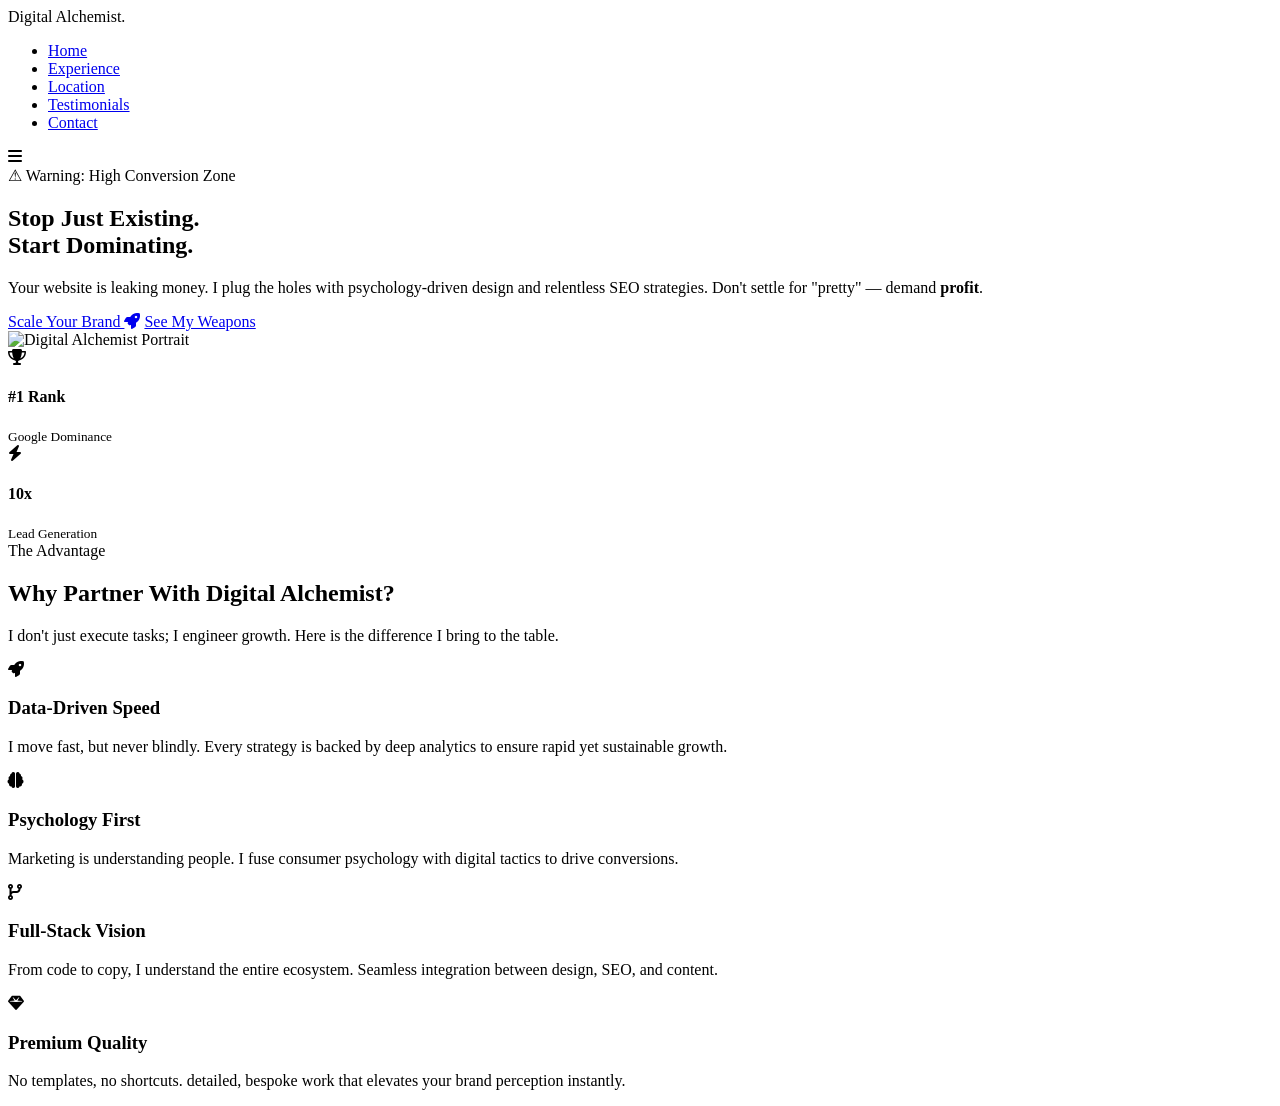
==== index.html @ 760d4061 "Update branding, remove personal info, placeholder testimonials" ====
<!DOCTYPE html>
<html lang="en">

<head>
    <meta charset="UTF-8">
    <meta name="viewport" content="width=device-width, initial-scale=1.0">
    <meta name="description" content="Digital Alchemist freelance marketing portfolio showcasing services, experience, and contact information.">
    <meta name="robots" content="index, follow">
    <title>Digital Alchemist | Freelance Marketing Expert</title>
    <meta name="description"
        content="Elevating brands through data-driven digital marketing strategies. SEO, PPC, and Content Expert.">
    <link rel="preconnect" href="https://fonts.googleapis.com">
    <link rel="preconnect" href="https://fonts.gstatic.com" crossorigin>
    <link
        href="https://fonts.googleapis.com/css2?family=Outfit:wght@300;400;600&family=Playfair+Display:ital,wght@0,400;0,700;1,400&display=swap"
        rel="stylesheet">
    <link rel="stylesheet" href="style.css">
    <link rel="stylesheet" href="https://cdnjs.cloudflare.com/ajax/libs/font-awesome/6.4.0/css/all.min.css">
</head>

<body>
    <nav class="navbar">
        <div class="logo">Digital Alchemist<span class="accent">.</span></div>
        <ul class="nav-links">
            <li><a href="index.html" class="active">Home</a></li>
            <li><a href="experience.html">Experience</a></li>
            <li><a href="location.html">Location</a></li>
            <li><a href="testimonials.html">Testimonials</a></li>
            <li><a href="contact.html">Contact</a></li>
        </ul>
        <div class="hamburger">
            <i class="fas fa-bars"></i>
        </div>
    </nav>

    <main>
        <section class="hero">
            <div class="hero-content">
                <span class="badge">⚠ Warning: High Conversion Zone</span>
                <h1>Stop Just Existing.<br><span class="gradient-text">Start Dominating.</span></h1>
                <p>Your website is leaking money. I plug the holes with psychology-driven design and relentless SEO
                    strategies. Don't settle for "pretty" — demand <strong>profit</strong>.</p>
                <div class="cta-group">
                    <a href="contact.html" class="btn primary">Scale Your Brand <i class="fas fa-rocket"></i></a>
                    <a href="experience.html" class="btn secondary">See My Weapons</a>
                </div>
            </div>
            <div class="hero-visual">
                <div class="image-wrapper">
                    <img src="images/hero.png" alt="Digital Alchemist Portrait" class="hero-img">
                    <div class="glow-orb"></div>
                </div>
                <div class="stat-card glass drift-1">
                    <i class="fas fa-trophy"></i>
                    <div>
                        <h4>#1 Rank</h4>
                        <small>Google Dominance</small>
                    </div>
                </div>
                <div class="stat-card glass drift-2">
                    <i class="fas fa-bolt"></i>
                    <div>
                        <h4>10x</h4>
                        <small>Lead Generation</small>
                    </div>
                </div>
            </div>
        </section>

        <section class="why-hire-me" id="why-hire-me">
            <div class="section-header">
                <span class="badge">The Advantage</span>
                <h2>Why Partner With <span class="gradient-text">Digital Alchemist?</span></h2>
                <p>I don't just execute tasks; I engineer growth. Here is the difference I bring to the table.</p>
            </div>

            <div class="benefits-grid">
                <div class="benefit-card">
                    <div class="icon-box">
                        <i class="fas fa-rocket"></i>
                    </div>
                    <h3>Data-Driven Speed</h3>
                    <p>I move fast, but never blindly. Every strategy is backed by deep analytics to ensure rapid yet
                        sustainable growth.</p>
                </div>
                <div class="benefit-card">
                    <div class="icon-box">
                        <i class="fas fa-brain"></i>
                    </div>
                    <h3>Psychology First</h3>
                    <p>Marketing is understanding people. I fuse consumer psychology with digital tactics to drive
                        conversions.</p>
                </div>
                <div class="benefit-card">
                    <div class="icon-box">
                        <i class="fas fa-code-branch"></i>
                    </div>
                    <h3>Full-Stack Vision</h3>
                    <p>From code to copy, I understand the entire ecosystem. Seamless integration between design, SEO,
                        and content.</p>
                </div>
                <div class="benefit-card">
                    <div class="icon-box">
                        <i class="fas fa-gem"></i>
                    </div>
                    <h3>Premium Quality</h3>
                    <p>No templates, no shortcuts. detailed, bespoke work that elevates your brand perception instantly.
                    </p>
                </div>
            </div>
        </section>
    </main>

    <script src="script.js"></script>
</body>

</html>
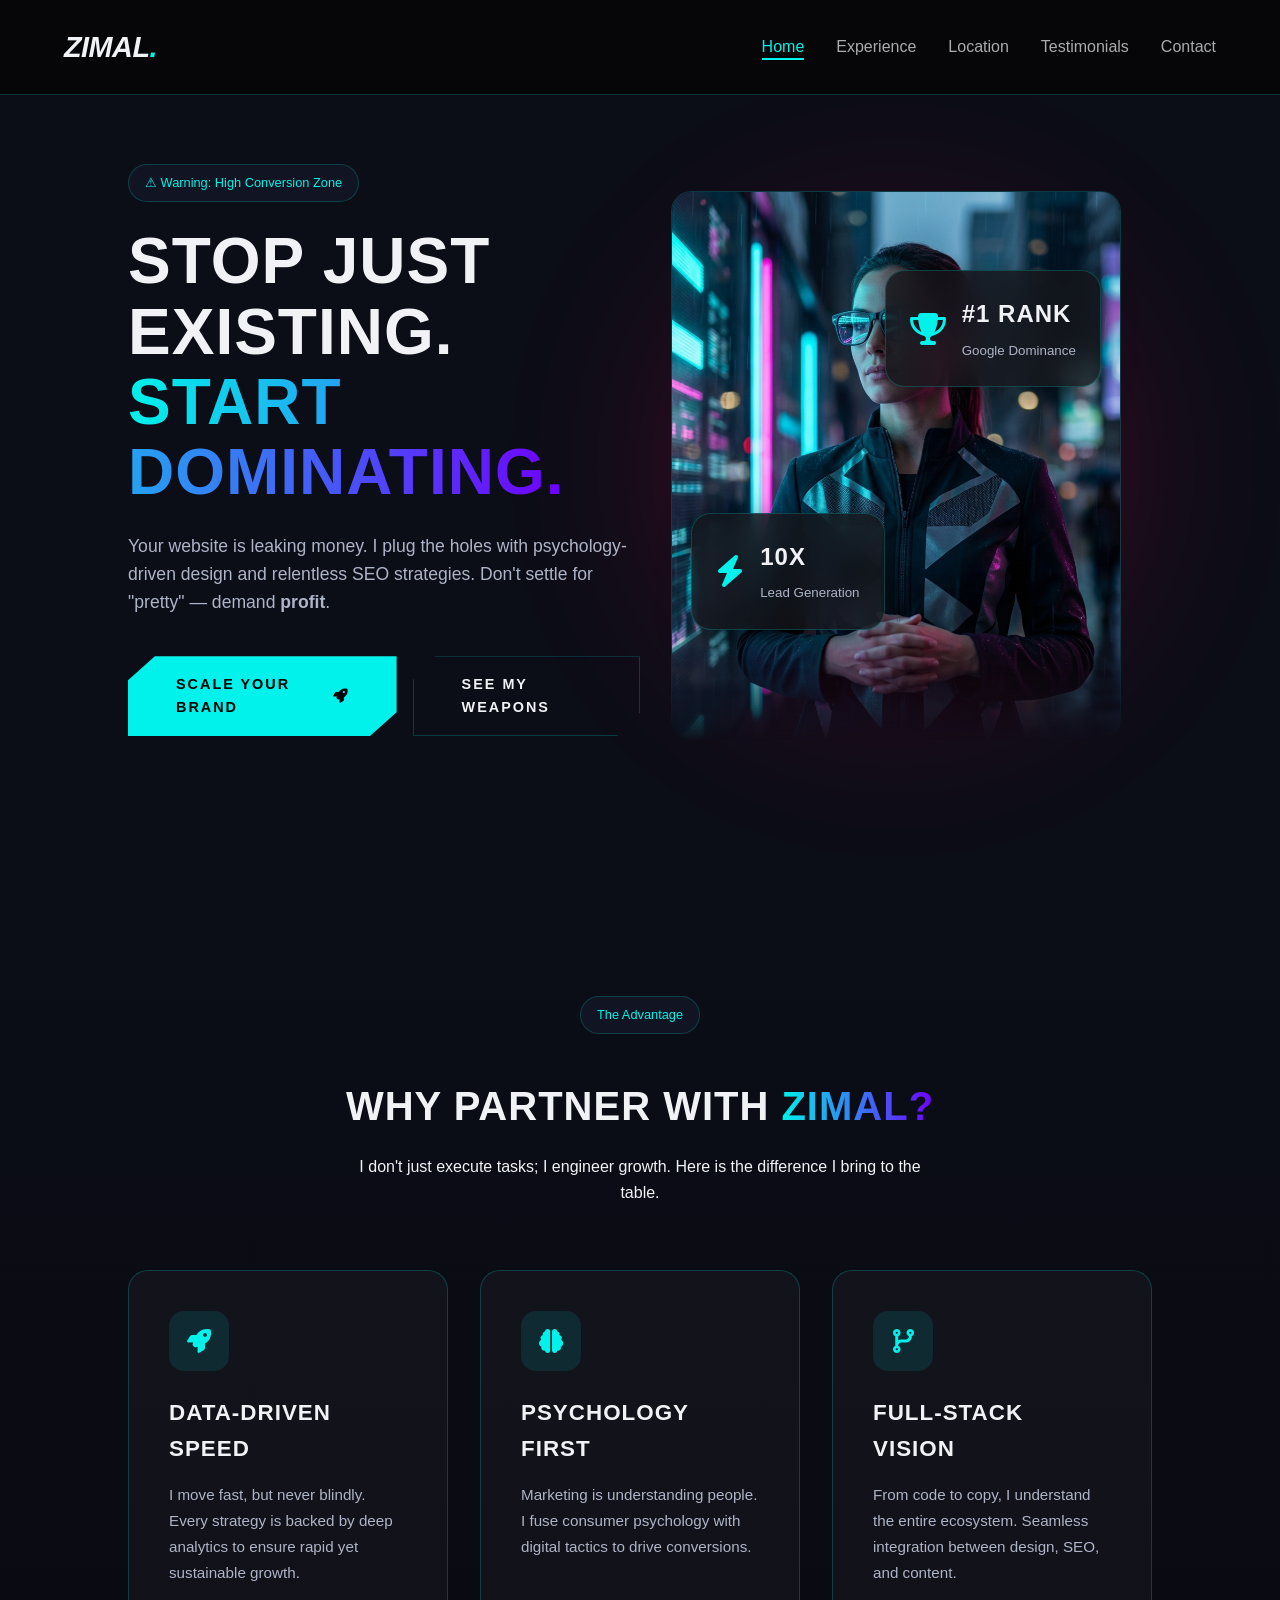
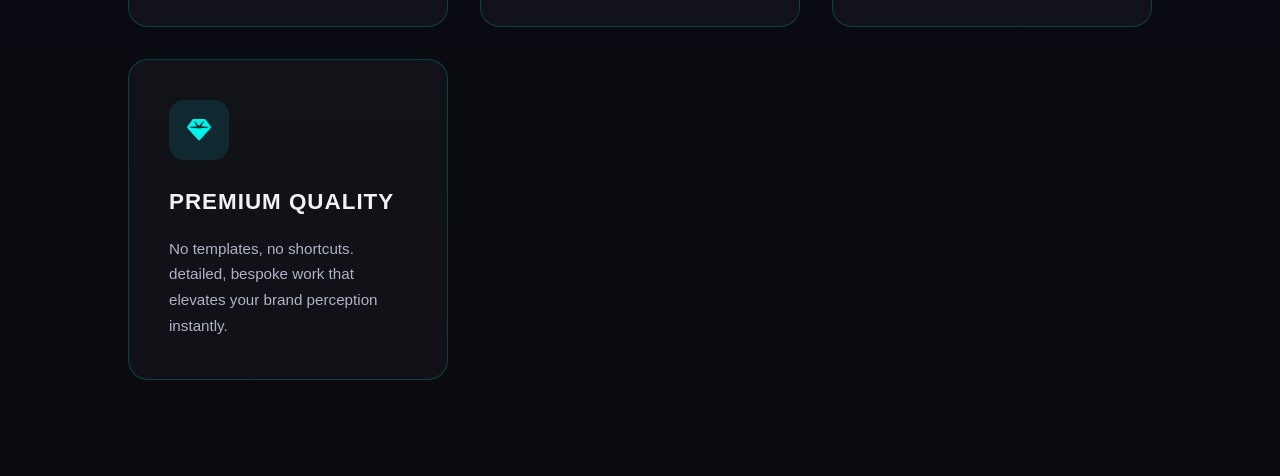
==== commit 9c390cca: "Initial commit: portfolio website source # Conflicts: #	README.md" ====
--- a/index.html
+++ b/index.html
@@ -20,7 +20,7 @@
 
 <body>
     <nav class="navbar">
-        <div class="logo">Digital Alchemist<span class="accent">.</span></div>
+        <div class="logo">ZIMAL<span class="accent">.</span></div>
         <ul class="nav-links">
             <li><a href="index.html" class="active">Home</a></li>
             <li><a href="experience.html">Experience</a></li>
@@ -70,7 +70,7 @@
         <section class="why-hire-me" id="why-hire-me">
             <div class="section-header">
                 <span class="badge">The Advantage</span>
-                <h2>Why Partner With <span class="gradient-text">Digital Alchemist?</span></h2>
+                <h2>Why Partner With <span class="gradient-text">Zimal?</span></h2>
                 <p>I don't just execute tasks; I engineer growth. Here is the difference I bring to the table.</p>
             </div>
 
--- a/style.css
+++ b/style.css
@@ -0,0 +1,499 @@
+:root {
+    --bg-color: #0b0d17;
+    /* Deepest Indigo/Black */
+    --text-color: #f0f2f5;
+    --text-muted: #aeb4c7;
+    --primary: #00f2ea;
+    /* Electric Cyan */
+    --secondary: #ff0050;
+    /* Vibrant Radish/Pink */
+    --accent: #7000ff;
+    /* Electric Purple */
+    --glass-bg: rgba(20, 25, 40, 0.7);
+    --glass-border: rgba(0, 242, 234, 0.2);
+    --font-main: 'Outfit', sans-serif;
+    --font-head: 'Playfair Display', serif;
+    --max-width: 1200px;
+    --transition: cubic-bezier(0.25, 0.46, 0.45, 0.94) 0.3s;
+}
+
+h1,
+h2,
+h3,
+h4,
+.logo {
+    font-family: var(--font-main);
+    /* Reverting to Outfit for modern punch */
+    text-transform: uppercase;
+    letter-spacing: 1px;
+}
+
+* {
+    margin: 0;
+    padding: 0;
+    box-sizing: border-box;
+}
+
+body {
+    background-color: var(--bg-color);
+    color: var(--text-color);
+    font-family: var(--font-main);
+    overflow-x: hidden;
+    line-height: 1.6;
+}
+
+a {
+    text-decoration: none;
+    color: inherit;
+}
+
+ul {
+    list-style: none;
+}
+
+/* Navbar */
+.navbar {
+    display: flex;
+    justify-content: space-between;
+    align-items: center;
+    padding: 1.5rem 5%;
+    background: rgba(5, 5, 7, 0.8);
+    backdrop-filter: blur(10px);
+    position: fixed;
+    width: 100%;
+    top: 0;
+    z-index: 1000;
+    border-bottom: 1px solid var(--glass-border);
+}
+
+.logo {
+    font-size: 1.8rem;
+    font-weight: 700;
+    letter-spacing: -0.5px;
+    font-style: italic;
+}
+
+.logo .accent {
+    color: var(--primary);
+}
+
+.nav-links {
+    display: flex;
+    gap: 2rem;
+}
+
+.nav-links a {
+    font-weight: 400;
+    opacity: 0.7;
+    transition: var(--transition);
+    position: relative;
+}
+
+.nav-links a:hover,
+.nav-links a.active {
+    opacity: 1;
+    color: var(--primary);
+}
+
+.nav-links a::after {
+    content: '';
+    position: absolute;
+    width: 0;
+    height: 2px;
+    bottom: -5px;
+    left: 0;
+    background: var(--primary);
+    transition: var(--transition);
+}
+
+.nav-links a:hover::after,
+.nav-links a.active::after {
+    width: 100%;
+}
+
+.hamburger {
+    display: none;
+    font-size: 1.5rem;
+    cursor: pointer;
+}
+
+/* Typography & Utilities */
+.gradient-text {
+    background: linear-gradient(to right, var(--primary), var(--accent), var(--secondary));
+    background-size: 200% auto;
+    animation: gradientMove 3s linear infinite;
+    background-clip: text;
+    -webkit-background-clip: text;
+    -webkit-text-fill-color: transparent;
+}
+
+.btn {
+    padding: 1rem 3rem;
+    border-radius: 0;
+    clip-path: polygon(10% 0, 100% 0, 100% 70%, 90% 100%, 0 100%, 0 30%);
+    font-weight: 800;
+    cursor: pointer;
+    transition: var(--transition);
+    display: inline-flex;
+    align-items: center;
+    gap: 1rem;
+    letter-spacing: 2px;
+    font-family: var(--font-main);
+    text-transform: uppercase;
+    font-size: 0.9rem;
+    border: none;
+    position: relative;
+    overflow: hidden;
+}
+
+.btn.primary {
+    background: var(--primary);
+    color: #000;
+}
+
+.btn.primary::before {
+    content: '';
+    position: absolute;
+    top: 0;
+    left: -100%;
+    width: 100%;
+    height: 100%;
+    background: linear-gradient(90deg, transparent, rgba(255, 255, 255, 0.8), transparent);
+    transition: 0.5s;
+}
+
+.btn.primary:hover::before {
+    left: 100%;
+}
+
+.btn.primary:hover {
+    transform: scale(1.05);
+    box-shadow: 0 0 30px rgba(0, 242, 234, 0.5);
+}
+
+@keyframes gradientMove {
+    0% {
+        background-position: 0% 50%;
+    }
+
+    100% {
+        background-position: 200% 50%;
+    }
+}
+
+.btn.secondary {
+    background: transparent;
+    border: 1px solid var(--glass-border);
+    color: var(--text-color);
+}
+
+.btn.secondary:hover {
+    border-color: var(--primary);
+    color: var(--primary);
+}
+
+/* Hero Section */
+.hero {
+    height: 100vh;
+    display: flex;
+    align-items: center;
+    padding: 0 10%;
+    position: relative;
+    overflow: hidden;
+}
+
+.hero-content {
+    flex: 1;
+    z-index: 2;
+}
+
+.badge {
+    background: var(--glass-bg);
+    padding: 0.5rem 1rem;
+    border-radius: 20px;
+    font-size: 0.8rem;
+    color: var(--primary);
+    border: 1px solid var(--glass-border);
+    margin-bottom: 1.5rem;
+    display: inline-block;
+}
+
+.hero-content h1 {
+    font-size: 4rem;
+    line-height: 1.1;
+    margin-bottom: 1.5rem;
+}
+
+.hero-content p {
+    font-size: 1.1rem;
+    color: var(--text-muted);
+    margin-bottom: 2.5rem;
+    max-width: 500px;
+}
+
+.cta-group {
+    display: flex;
+    gap: 1rem;
+}
+
+/* Hero Visual & Animations */
+.hero-visual {
+    flex: 1;
+    position: relative;
+    height: 100%;
+    display: flex;
+    justify-content: center;
+    align-items: center;
+    padding-top: 2rem;
+}
+
+.image-wrapper {
+    position: relative;
+    width: 450px;
+    height: 550px;
+    display: flex;
+    justify-content: center;
+    align-items: center;
+}
+
+.hero-img {
+    width: 100%;
+    height: 100%;
+    object-fit: cover;
+    border-radius: 20px;
+    position: relative;
+    z-index: 2;
+    mask-image: linear-gradient(to bottom, black 80%, transparent 100%);
+    -webkit-mask-image: linear-gradient(to bottom, black 80%, transparent 100%);
+    box-shadow: 0 0 50px rgba(0, 242, 234, 0.2);
+    border: 1px solid var(--glass-border);
+}
+
+.glow-orb {
+    position: absolute;
+    width: 120%;
+    height: 120%;
+    background: radial-gradient(circle, var(--secondary) 0%, transparent 70%);
+    filter: blur(80px);
+    opacity: 0.4;
+    z-index: 1;
+    animation: pulse 5s infinite alternate;
+}
+
+.stat-card {
+    position: absolute;
+    background: rgba(20, 20, 25, 0.8);
+    backdrop-filter: blur(15px);
+    padding: 1.5rem;
+    border-radius: 20px;
+    border: 1px solid var(--glass-border);
+    display: flex;
+    align-items: center;
+    gap: 1rem;
+    z-index: 2;
+    box-shadow: 0 10px 30px rgba(0, 0, 0, 0.5);
+}
+
+.stat-card i {
+    font-size: 2rem;
+    color: var(--primary);
+}
+
+.stat-card h4 {
+    font-size: 1.5rem;
+    margin-bottom: 0.2rem;
+}
+
+.stat-card small {
+    color: var(--text-muted);
+}
+
+.drift-1 {
+    top: 30%;
+    right: 10%;
+    animation: float 6s ease-in-out infinite;
+}
+
+.drift-2 {
+    bottom: 30%;
+    left: 10%;
+    animation: float 7s ease-in-out infinite 1s;
+}
+
+/* Why Hire Me Section */
+.why-hire-me {
+    padding: 6rem 10%;
+    position: relative;
+    z-index: 3;
+    background: linear-gradient(180deg, var(--bg-color) 0%, #0a0a0f 100%);
+}
+
+.section-header {
+    text-align: center;
+    margin-bottom: 4rem;
+    max-width: 600px;
+    margin-left: auto;
+    margin-right: auto;
+}
+
+.section-header h2 {
+    font-size: 2.5rem;
+    margin: 1rem 0;
+}
+
+.benefits-grid {
+    display: grid;
+    grid-template-columns: repeat(auto-fit, minmax(280px, 1fr));
+    gap: 2rem;
+}
+
+.benefit-card {
+    background: rgba(255, 255, 255, 0.03);
+    border: 1px solid var(--glass-border);
+    padding: 2.5rem;
+    border-radius: 20px;
+    position: relative;
+    overflow: hidden;
+    transition: var(--transition);
+}
+
+.benefit-card::before {
+    content: '';
+    position: absolute;
+    top: 0;
+    left: 0;
+    width: 100%;
+    height: 100%;
+    background: linear-gradient(45deg, transparent, rgba(255, 255, 255, 0.03), transparent);
+    transform: translateX(-100%);
+    transition: 0.5s;
+}
+
+.benefit-card:hover::before {
+    transform: translateX(100%);
+}
+
+.benefit-card:hover {
+    transform: translateY(-10px);
+    border-color: var(--primary);
+    box-shadow: 0 10px 30px rgba(0, 243, 255, 0.1);
+}
+
+.icon-box {
+    width: 60px;
+    height: 60px;
+    background: rgba(0, 243, 255, 0.1);
+    border-radius: 15px;
+    display: flex;
+    align-items: center;
+    justify-content: center;
+    margin-bottom: 1.5rem;
+    transition: var(--transition);
+}
+
+.benefit-card:hover .icon-box {
+    background: var(--primary);
+    transform: rotate(10deg);
+}
+
+.icon-box i {
+    font-size: 1.5rem;
+    color: var(--primary);
+    transition: var(--transition);
+}
+
+.benefit-card:hover .icon-box i {
+    color: #000;
+}
+
+.benefit-card h3 {
+    margin-bottom: 1rem;
+    font-size: 1.4rem;
+}
+
+.benefit-card p {
+    color: var(--text-muted);
+    font-size: 0.95rem;
+    line-height: 1.7;
+}
+
+/* Animations */
+@keyframes float {
+    0% {
+        transform: translateY(0);
+    }
+
+    50% {
+        transform: translateY(-20px);
+    }
+
+    100% {
+        transform: translateY(0);
+    }
+}
+
+@keyframes pulse {
+    0% {
+        opacity: 0.2;
+        transform: scale(1);
+    }
+
+    100% {
+        opacity: 0.3;
+        transform: scale(1.1);
+    }
+}
+
+/* Mobile */
+@media (max-width: 768px) {
+    .hero {
+        flex-direction: column;
+        text-align: center;
+        padding-top: 100px;
+        height: auto;
+    }
+
+    .hero-content h1 {
+        font-size: 2.5rem;
+    }
+
+    .hero-content p {
+        margin: 0 auto 2rem;
+    }
+
+    .cta-group {
+        justify-content: center;
+    }
+
+    .hero-visual {
+        height: 300px;
+        width: 100%;
+        margin-top: 3rem;
+    }
+
+    .nav-links {
+        display: none;
+        /* Add JS toggle later */
+        position: absolute;
+        top: 100%;
+        left: 0;
+        width: 100%;
+        background: var(--bg-color);
+        flex-direction: column;
+        padding: 2rem;
+        text-align: center;
+        border-bottom: 1px solid var(--glass-border);
+    }
+
+    .nav-links.active {
+        display: flex;
+    }
+
+    .hamburger {
+        display: block;
+    }
+
+    .why-hire-me {
+        padding: 4rem 5%;
+    }
+}
